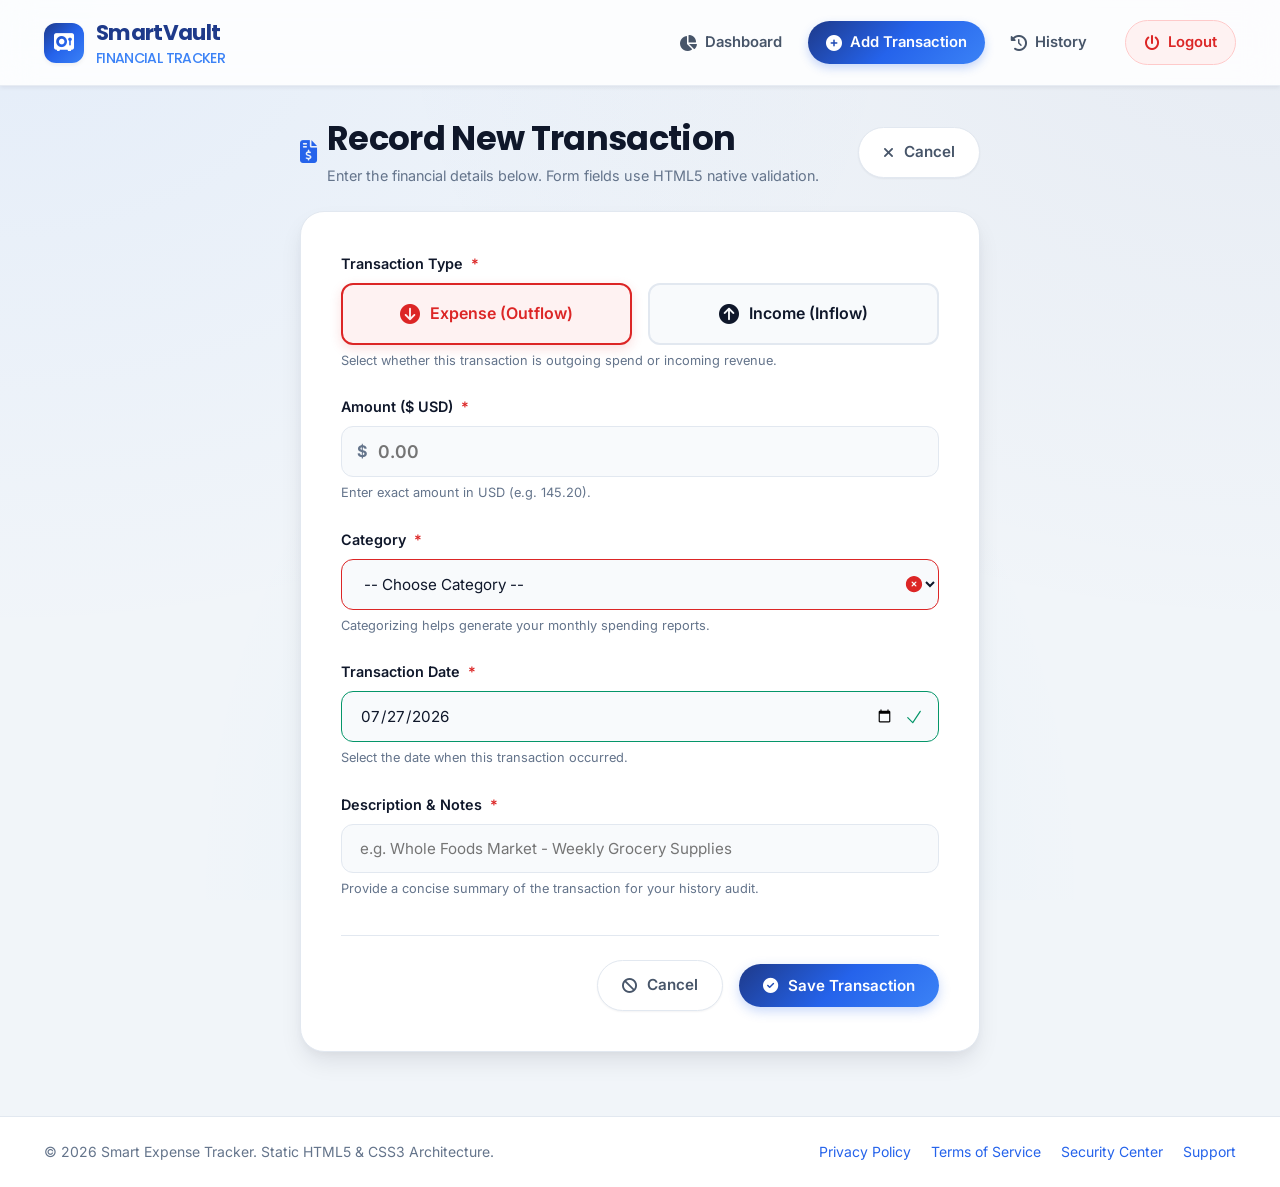
==== add.html @ 01ade7b0 "Enhance Vercel deployment: serve login directly from root index.html and mirror files" ====
<!DOCTYPE html>
<html lang="en">
<head>
  <meta charset="UTF-8">
  <meta name="viewport" content="width=device-width, initial-scale=1.0">
  <title>Add Transaction - Smart Expense Tracker</title>
  <!-- Font Awesome Icons via CDN -->
  <link rel="stylesheet" href="https://cdnjs.cloudflare.com/ajax/libs/font-awesome/6.4.0/css/all.min.css">
  <!-- Shared Stylesheet -->
  <link rel="stylesheet" href="style.css">
</head>
<body>

  <!-- Top Navigation Bar -->
  <header class="top-navbar">
    <nav class="navbar-content">
      <a href="dashboard.html" class="brand-logo">
        <div class="brand-icon-wrapper">
          <i class="fa-solid fa-vault"></i>
        </div>
        <span>SmartVault <small style="font-size: 0.65em; font-weight: 500; color: var(--primary-light); display: block; margin-top: -4px;">FINANCIAL TRACKER</small></span>
      </a>

      <ul class="nav-links">
        <li>
          <a href="dashboard.html" class="nav-link">
            <i class="fa-solid fa-chart-pie"></i> Dashboard
          </a>
        </li>
        <li>
          <a href="add.html" class="nav-link active">
            <i class="fa-solid fa-circle-plus"></i> Add Transaction
          </a>
        </li>
        <li>
          <a href="history.html" class="nav-link">
            <i class="fa-solid fa-clock-rotate-left"></i> History
          </a>
        </li>
        <li>
          <a href="login.html" class="nav-link logout-btn">
            <i class="fa-solid fa-power-off"></i> Logout
          </a>
        </li>
      </ul>
    </nav>
  </header>

  <!-- Main Content Area -->
  <div class="app-container">
    <main class="content-area">

      <!-- Section Header -->
      <section class="section-header" style="max-width: 680px; margin: 0 auto 24px auto;">
        <div class="section-title">
          <i class="fa-solid fa-file-invoice-dollar"></i>
          <div>
            <h2>Record New Transaction</h2>
            <p style="font-size: 0.9rem; color: var(--text-muted); font-weight: 400; margin-top: 4px;">
              Enter the financial details below. Form fields use HTML5 native validation.
            </p>
          </div>
        </div>
        <a href="dashboard.html" class="btn btn-secondary">
          <i class="fa-solid fa-xmark"></i> Cancel
        </a>
      </section>

      <!-- Add Transaction Form Card -->
      <section class="form-card">
        
        <form action="dashboard.html" method="get">
          
          <!-- Type Selection: Income vs Expense -->
          <div class="form-group">
            <label class="form-label">
              Transaction Type <span class="required">*</span>
            </label>
            <div class="type-selector">
              
              <div class="type-option">
                <input type="radio" id="type-expense" name="transaction_type" value="expense" checked required>
                <label for="type-expense" class="type-label">
                  <i class="fa-solid fa-circle-arrow-down"></i>
                  <span>Expense (Outflow)</span>
                </label>
              </div>

              <div class="type-option">
                <input type="radio" id="type-income" name="transaction_type" value="income" required>
                <label for="type-income" class="type-label">
                  <i class="fa-solid fa-circle-arrow-up"></i>
                  <span>Income (Inflow)</span>
                </label>
              </div>

            </div>
            <span class="form-helper-text">Select whether this transaction is outgoing spend or incoming revenue.</span>
          </div>

          <!-- Amount Input -->
          <div class="form-group">
            <label for="amount" class="form-label">
              Amount ($ USD) <span class="required">*</span>
            </label>
            <div style="position: relative;">
              <span style="position: absolute; left: 16px; top: 50%; transform: translateY(-50%); font-weight: 700; color: var(--text-muted);">$</span>
              <input 
                type="number" 
                id="amount" 
                name="amount" 
                class="form-control" 
                style="padding-left: 36px; font-weight: 600; font-size: 1.1rem;" 
                placeholder="0.00" 
                step="0.01" 
                min="0.01" 
                required
              >
            </div>
            <span class="form-helper-text">Enter exact amount in USD (e.g. 145.20).</span>
          </div>

          <!-- Category Dropdown -->
          <div class="form-group">
            <label for="category" class="form-label">
              Category <span class="required">*</span>
            </label>
            <select id="category" name="category" class="form-control" required style="cursor: pointer;">
              <option value="" disabled selected>-- Choose Category --</option>
              <optgroup label="Expense Categories">
                <option value="groceries">🛒 Groceries & Pantry</option>
                <option value="housing">🏠 Housing, Rent & Mortgage</option>
                <option value="utilities">⚡ Utilities & Electricity</option>
                <option value="dining">🍽️ Dining & Restaurants</option>
                <option value="software">💻 Cloud & Software Subscriptions</option>
                <option value="transportation">🚗 Transportation & Fuel</option>
                <option value="healthcare">🩺 Healthcare & Pharmacy</option>
                <option value="shopping">🛍️ Retail & Personal Shopping</option>
                <option value="entertainment">🎬 Entertainment & Leisure</option>
              </optgroup>
              <optgroup label="Income Categories">
                <option value="salary">💼 Salary & Compensation</option>
                <option value="freelance">💻 Freelance & Consulting</option>
                <option value="investments">📈 Dividends & Investments</option>
                <option value="refunds">🔄 Refunds & Reimbursements</option>
                <option value="other_income">🎁 Gifts & Other Inflow</option>
              </optgroup>
            </select>
            <span class="form-helper-text">Categorizing helps generate your monthly spending reports.</span>
          </div>

          <!-- Date Input -->
          <div class="form-group">
            <label for="date" class="form-label">
              Transaction Date <span class="required">*</span>
            </label>
            <input 
              type="date" 
              id="date" 
              name="date" 
              class="form-control" 
              value="2026-07-27" 
              required
            >
            <span class="form-helper-text">Select the date when this transaction occurred.</span>
          </div>

          <!-- Description Input -->
          <div class="form-group">
            <label for="description" class="form-label">
              Description & Notes <span class="required">*</span>
            </label>
            <input 
              type="text" 
              id="description" 
              name="description" 
              class="form-control" 
              placeholder="e.g. Whole Foods Market - Weekly Grocery Supplies" 
              required 
              minlength="3"
            >
            <span class="form-helper-text">Provide a concise summary of the transaction for your history audit.</span>
          </div>

          <!-- Form Actions -->
          <div class="form-actions">
            <a href="dashboard.html" class="btn btn-secondary">
              <i class="fa-solid fa-ban"></i> Cancel
            </a>
            <button type="submit" class="btn btn-primary">
              <i class="fa-solid fa-check-circle"></i> Save Transaction
            </button>
          </div>

        </form>

      </section>

    </main>
  </div>

  <!-- Footer -->
  <footer class="app-footer">
    <div class="app-container">
      <div class="footer-content">
        <p>&copy; 2026 Smart Expense Tracker. Static HTML5 & CSS3 Architecture.</p>
        <div class="footer-links">
          <a href="dashboard.html">Privacy Policy</a>
          <a href="dashboard.html">Terms of Service</a>
          <a href="dashboard.html">Security Center</a>
          <a href="dashboard.html">Support</a>
        </div>
      </div>
    </div>
  </footer>

</body>
</html>
---- style.css ----
/* ==========================================================================
   Smart Expense Tracker - Shared Stylesheet
   Modern, Professional Banking UI Design System
   ========================================================================== */

@import url('https://fonts.googleapis.com/css2?family=Inter:wght@300;400;500;600;700&family=Poppins:wght@500;600;700&display=swap');

/* --- 1. CSS Design Tokens & Variables --- */
:root {
  /* Color Palette - Premium Banking White & Blue */
  --primary-midnight: #0f172a;
  --primary-navy: #1e3a8a;
  --primary-blue: #2563eb;
  --primary-light: #3b82f6;
  --primary-soft: #eff6ff;
  --primary-hover: #1d4ed8;

  /* Accent & Gradients */
  --grad-primary: linear-gradient(135deg, #1e3a8a 0%, #2563eb 50%, #3b82f6 100%);
  --grad-balance: linear-gradient(135deg, #0f172a 0%, #1e3a8a 100%);
  --grad-income: linear-gradient(135deg, #065f46 0%, #10b981 100%);
  --grad-expense: linear-gradient(135deg, #991b1b 0%, #ef4444 100%);

  /* Status Colors */
  --income-color: #059669;
  --income-bg: #ecfdf5;
  --income-border: #a7f3d0;
  --expense-color: #dc2626;
  --expense-bg: #fef2f2;
  --expense-border: #fecaca;

  /* Neutrals & Backgrounds */
  --bg-app: #f1f5f9;
  --bg-card: #ffffff;
  --bg-subtle: #f8fafc;
  --text-main: #0f172a;
  --text-secondary: #475569;
  --text-muted: #64748b;
  --text-light: #94a3b8;
  --border-color: #e2e8f0;
  --border-focus: #3b82f6;

  /* Shadows & Elevation */
  --shadow-xs: 0 1px 2px rgba(15, 23, 42, 0.05);
  --shadow-sm: 0 2px 4px rgba(15, 23, 42, 0.06);
  --shadow-md: 0 6px 12px -2px rgba(15, 23, 42, 0.08), 0 3px 6px -3px rgba(15, 23, 42, 0.04);
  --shadow-lg: 0 12px 24px -4px rgba(15, 23, 42, 0.1), 0 4px 8px -2px rgba(15, 23, 42, 0.04);
  --shadow-xl: 0 20px 32px -6px rgba(15, 23, 42, 0.12), 0 8px 16px -4px rgba(15, 23, 42, 0.06);
  --shadow-glow: 0 0 20px rgba(37, 99, 235, 0.25);

  /* Layout & Geometry */
  --radius-sm: 8px;
  --radius-md: 12px;
  --radius-lg: 16px;
  --radius-xl: 24px;
  --radius-full: 9999px;
  --max-width: 1240px;

  /* Transitions */
  --transition-fast: 0.15s ease;
  --transition-smooth: 0.25s cubic-bezier(0.4, 0, 0.2, 1);
  --transition-bounce: 0.4s cubic-bezier(0.34, 1.56, 0.64, 1);
}

/* --- 2. Base Reset & Typography --- */
*, *::before, *::after {
  box-sizing: border-box;
  margin: 0;
  padding: 0;
}

html {
  scroll-behavior: smooth;
  font-size: 16px;
}

body {
  font-family: 'Inter', -apple-system, BlinkMacSystemFont, "Segoe UI", Roboto, sans-serif;
  background-color: var(--bg-app);
  color: var(--text-main);
  line-height: 1.6;
  min-height: 100vh;
  display: flex;
  flex-direction: column;
  -webkit-font-smoothing: antialiased;
  -moz-osx-font-smoothing: grayscale;
  background-image: 
    radial-gradient(at 0% 0%, rgba(59, 130, 246, 0.07) 0px, transparent 50%),
    radial-gradient(at 100% 0%, rgba(30, 58, 138, 0.05) 0px, transparent 50%),
    radial-gradient(at 50% 100%, rgba(14, 165, 233, 0.05) 0px, transparent 50%);
  background-attachment: fixed;
}

h1, h2, h3, h4, h5, h6 {
  font-family: 'Poppins', sans-serif;
  color: var(--primary-midnight);
  font-weight: 700;
  line-height: 1.25;
  letter-spacing: -0.02em;
}

a {
  color: var(--primary-blue);
  text-decoration: none;
  transition: color var(--transition-fast);
}

a:hover {
  color: var(--primary-hover);
}

ul {
  list-style: none;
}

/* --- 3. Layout Utilities & Containers --- */
.app-container {
  max-width: var(--max-width);
  width: 100%;
  margin: 0 auto;
  padding: 0 24px;
  flex: 1;
  display: flex;
  flex-direction: column;
}

main.content-area {
  padding: 32px 0 64px 0;
  flex: 1;
}

/* --- 4. Navigation Bar (Glassmorphism Banking Header) --- */
.top-navbar {
  background: rgba(255, 255, 255, 0.85);
  backdrop-filter: blur(16px);
  -webkit-backdrop-filter: blur(16px);
  border-bottom: 1px solid rgba(226, 232, 240, 0.8);
  position: sticky;
  top: 0;
  z-index: 100;
  box-shadow: var(--shadow-sm);
  transition: box-shadow var(--transition-smooth);
}

.navbar-content {
  max-width: var(--max-width);
  margin: 0 auto;
  padding: 16px 24px;
  display: flex;
  align-items: center;
  justify-content: space-between;
}

.brand-logo {
  display: flex;
  align-items: center;
  gap: 12px;
  font-family: 'Poppins', sans-serif;
  font-size: 1.35rem;
  font-weight: 700;
  color: var(--primary-navy);
  letter-spacing: -0.03em;
}

.brand-icon-wrapper {
  width: 40px;
  height: 40px;
  background: var(--grad-primary);
  border-radius: var(--radius-md);
  display: flex;
  align-items: center;
  justify-content: center;
  color: white;
  font-size: 1.1rem;
  box-shadow: var(--shadow-sm);
  transition: transform var(--transition-bounce);
}

.brand-logo:hover .brand-icon-wrapper {
  transform: rotate(-8deg) scale(1.08);
}

.nav-links {
  display: flex;
  align-items: center;
  gap: 8px;
}

.nav-link {
  display: flex;
  align-items: center;
  gap: 8px;
  padding: 10px 18px;
  border-radius: var(--radius-full);
  font-weight: 600;
  font-size: 0.925rem;
  color: var(--text-secondary);
  transition: all var(--transition-smooth);
  position: relative;
}

.nav-link i {
  font-size: 1rem;
  transition: transform var(--transition-fast);
}

.nav-link:hover {
  color: var(--primary-blue);
  background-color: var(--primary-soft);
  transform: translateY(-1px);
}

.nav-link:hover i {
  transform: scale(1.15);
}

.nav-link.active {
  color: #ffffff;
  background: var(--grad-primary);
  box-shadow: 0 4px 10px rgba(37, 99, 235, 0.25);
}

.nav-link.logout-btn {
  margin-left: 12px;
  color: var(--expense-color);
  background-color: var(--expense-bg);
  border: 1px solid var(--expense-border);
}

.nav-link.logout-btn:hover {
  background-color: #fef2f2;
  color: #b91c1c;
  box-shadow: 0 4px 10px rgba(220, 38, 38, 0.15);
}

/* --- 5. Dashboard Hero & Welcome Section --- */
.welcome-header {
  margin-bottom: 32px;
  display: flex;
  align-items: center;
  justify-content: space-between;
  flex-wrap: wrap;
  gap: 16px;
}

.welcome-text h1 {
  font-size: 2rem;
  margin-bottom: 6px;
  display: flex;
  align-items: center;
  gap: 10px;
}

.welcome-text p {
  color: var(--text-muted);
  font-size: 1.05rem;
  font-weight: 400;
}

.date-badge {
  background-color: var(--bg-card);
  padding: 8px 16px;
  border-radius: var(--radius-full);
  border: 1px solid var(--border-color);
  font-size: 0.875rem;
  font-weight: 500;
  color: var(--text-secondary);
  display: flex;
  align-items: center;
  gap: 8px;
  box-shadow: var(--shadow-xs);
}

.date-badge i {
  color: var(--primary-blue);
}

/* --- 6. Summary Cards Section --- */
.summary-grid {
  display: grid;
  grid-template-columns: repeat(auto-fit, minmax(320px, 1fr));
  gap: 24px;
  margin-bottom: 40px;
}

.summary-card {
  background: var(--bg-card);
  border-radius: var(--radius-xl);
  padding: 28px;
  box-shadow: var(--shadow-md);
  border: 1px solid rgba(226, 232, 240, 0.8);
  position: relative;
  overflow: hidden;
  transition: all var(--transition-smooth);
  display: flex;
  flex-direction: column;
  justify-content: space-between;
}

.summary-card::before {
  content: '';
  position: absolute;
  top: 0;
  left: 0;
  width: 100%;
  height: 5px;
  background: var(--grad-primary);
  transition: height var(--transition-smooth);
}

.summary-card:hover {
  transform: translateY(-6px);
  box-shadow: var(--shadow-xl);
  border-color: rgba(59, 130, 246, 0.3);
}

.summary-card:hover::before {
  height: 8px;
}

/* Card Specific Themes */
.summary-card.balance-card {
  background: var(--grad-balance);
  color: white;
  border: none;
}

.summary-card.balance-card::before {
  display: none;
}

.summary-card.balance-card .card-label {
  color: #94a3b8;
}

.summary-card.balance-card .card-value {
  color: #ffffff;
}

.summary-card.income-card::before {
  background: var(--grad-income);
}

.summary-card.expense-card::before {
  background: var(--grad-expense);
}

.card-top {
  display: flex;
  align-items: center;
  justify-content: space-between;
  margin-bottom: 20px;
}

.card-label {
  font-size: 0.925rem;
  font-weight: 600;
  color: var(--text-muted);
  text-transform: uppercase;
  letter-spacing: 0.05em;
}

.card-icon {
  width: 48px;
  height: 48px;
  border-radius: var(--radius-lg);
  display: flex;
  align-items: center;
  justify-content: center;
  font-size: 1.35rem;
  transition: transform var(--transition-bounce);
}

.summary-card:hover .card-icon {
  transform: scale(1.15) rotate(5deg);
}

.balance-card .card-icon {
  background: rgba(255, 255, 255, 0.15);
  color: #60a5fa;
  backdrop-filter: blur(8px);
}

.income-card .card-icon {
  background: var(--income-bg);
  color: var(--income-color);
}

.expense-card .card-icon {
  background: var(--expense-bg);
  color: var(--expense-color);
}

.card-value {
  font-family: 'Poppins', sans-serif;
  font-size: 2.35rem;
  font-weight: 700;
  color: var(--text-main);
  letter-spacing: -0.03em;
  margin-bottom: 12px;
}

.card-footer-trend {
  display: flex;
  align-items: center;
  gap: 8px;
  font-size: 0.85rem;
  font-weight: 500;
}

.trend-badge {
  display: inline-flex;
  align-items: center;
  gap: 4px;
  padding: 4px 10px;
  border-radius: var(--radius-full);
  font-weight: 600;
  font-size: 0.775rem;
}

.trend-up {
  background-color: var(--income-bg);
  color: var(--income-color);
}

.trend-down {
  background-color: var(--expense-bg);
  color: var(--expense-color);
}

.balance-card .trend-badge {
  background: rgba(255, 255, 255, 0.2);
  color: #ffffff;
}

/* --- 7. Content Sections & Cards --- */
.section-header {
  display: flex;
  align-items: center;
  justify-content: space-between;
  margin-bottom: 24px;
  flex-wrap: wrap;
  gap: 16px;
}

.section-title {
  font-size: 1.4rem;
  color: var(--primary-midnight);
  display: flex;
  align-items: center;
  gap: 10px;
}

.section-title i {
  color: var(--primary-blue);
}

/* --- 8. Buttons & Interactive Elements --- */
.btn {
  display: inline-flex;
  align-items: center;
  justify-content: center;
  gap: 10px;
  padding: 12px 24px;
  font-family: 'Inter', sans-serif;
  font-size: 0.95rem;
  font-weight: 600;
  border-radius: var(--radius-full);
  border: none;
  cursor: pointer;
  transition: all var(--transition-smooth);
  text-decoration: none;
  white-space: nowrap;
}

.btn-primary {
  background: var(--grad-primary);
  color: #ffffff;
  box-shadow: 0 4px 12px rgba(37, 99, 235, 0.25);
}

.btn-primary:hover {
  color: #ffffff;
  transform: translateY(-2px);
  box-shadow: 0 8px 20px rgba(37, 99, 235, 0.35);
}

.btn-primary:active {
  transform: translateY(0);
}

.btn-secondary {
  background-color: var(--bg-card);
  color: var(--text-secondary);
  border: 1px solid var(--border-color);
  box-shadow: var(--shadow-xs);
}

.btn-secondary:hover {
  background-color: var(--primary-soft);
  color: var(--primary-blue);
  border-color: var(--primary-light);
  transform: translateY(-2px);
  box-shadow: var(--shadow-sm);
}

.btn-danger {
  background: var(--grad-expense);
  color: white;
}

.btn-danger:hover {
  color: white;
  transform: translateY(-2px);
  box-shadow: 0 8px 16px rgba(220, 38, 38, 0.25);
}

.btn-block {
  width: 100%;
}

.btn-lg {
  padding: 14px 28px;
  font-size: 1.05rem;
}

/* --- 9. Tables & Financial Data Display --- */
.table-container {
  background: var(--bg-card);
  border-radius: var(--radius-xl);
  box-shadow: var(--shadow-md);
  border: 1px solid var(--border-color);
  overflow: hidden;
  transition: box-shadow var(--transition-smooth);
}

.table-container:hover {
  box-shadow: var(--shadow-lg);
}

.data-table {
  width: 100%;
  border-collapse: collapse;
  text-align: left;
}

.data-table th {
  background-color: var(--bg-subtle);
  color: var(--text-muted);
  font-weight: 600;
  font-size: 0.85rem;
  text-transform: uppercase;
  letter-spacing: 0.05em;
  padding: 16px 24px;
  border-bottom: 1px solid var(--border-color);
}

.data-table td {
  padding: 18px 24px;
  border-bottom: 1px solid var(--border-color);
  font-size: 0.95rem;
  color: var(--text-main);
  transition: background-color var(--transition-fast);
}

.data-table tbody tr:last-child td {
  border-bottom: none;
}

.data-table tbody tr {
  transition: all var(--transition-fast);
}

.data-table tbody tr:hover {
  background-color: var(--primary-soft);
  transform: scale(1.002);
}

/* Table Specific Cell Styles */
.cell-date {
  color: var(--text-secondary);
  font-weight: 500;
  white-space: nowrap;
}

.cell-category {
  display: flex;
  align-items: center;
  gap: 12px;
  font-weight: 600;
  color: var(--text-main);
}

.category-icon {
  width: 38px;
  height: 38px;
  border-radius: var(--radius-md);
  display: flex;
  align-items: center;
  justify-content: center;
  font-size: 1rem;
  background-color: var(--bg-app);
  color: var(--primary-blue);
  box-shadow: var(--shadow-xs);
  transition: transform var(--transition-bounce);
}

.data-table tbody tr:hover .category-icon {
  transform: scale(1.15) rotate(6deg);
  background-color: #ffffff;
  color: var(--primary-navy);
}

.cell-desc {
  color: var(--text-secondary);
}

/* Badges for Type */
.type-badge {
  display: inline-flex;
  align-items: center;
  gap: 6px;
  padding: 6px 12px;
  border-radius: var(--radius-full);
  font-size: 0.775rem;
  font-weight: 700;
  text-transform: uppercase;
  letter-spacing: 0.04em;
}

.badge-income {
  background-color: var(--income-bg);
  color: var(--income-color);
  border: 1px solid var(--income-border);
}

.badge-expense {
  background-color: var(--expense-bg);
  color: var(--expense-color);
  border: 1px solid var(--expense-border);
}

/* Amount Column Styling */
.cell-amount {
  font-family: 'Poppins', sans-serif;
  font-weight: 700;
  font-size: 1.05rem;
  text-align: right;
  white-space: nowrap;
}

.amount-income {
  color: var(--income-color);
}

.amount-expense {
  color: var(--expense-color);
}

/* --- 10. Forms & Validation Styling (CSS-Only) --- */
.form-card {
  background: var(--bg-card);
  border-radius: var(--radius-xl);
  box-shadow: var(--shadow-lg);
  border: 1px solid var(--border-color);
  padding: 40px;
  max-width: 680px;
  margin: 0 auto;
  position: relative;
  overflow: hidden;
}

.form-card::top-border, .form-card::before {
  content: '';
  position: absolute;
  top: 0;
  left: 0;
  width: 100%;
  height: 6px;
  background: var(--grad-primary);
}

.form-group {
  margin-bottom: 24px;
}

.form-label {
  display: block;
  font-size: 0.9rem;
  font-weight: 600;
  color: var(--text-main);
  margin-bottom: 8px;
}

.form-label span.required {
  color: var(--expense-color);
  margin-left: 4px;
}

.form-control {
  width: 100%;
  padding: 14px 18px;
  font-family: 'Inter', sans-serif;
  font-size: 0.95rem;
  color: var(--text-main);
  background-color: var(--bg-subtle);
  border: 1.5px solid var(--border-color);
  border-radius: var(--radius-md);
  transition: all var(--transition-fast);
  outline: none;
}

.form-control:hover {
  border-color: #cbd5e1;
  background-color: #ffffff;
}

.form-control:focus {
  border-color: var(--border-focus);
  background-color: #ffffff;
  box-shadow: 0 0 0 4px rgba(59, 130, 246, 0.15);
}

/* HTML5 Form Validation CSS Styling */
.form-control:not(:placeholder-shown):valid {
  border-color: var(--income-color);
  background-image: url("data:image/svg+xml,%3Csvg xmlns='http://www.w3.org/2000/svg' viewBox='0 0 24 24' fill='%23059669'%3E%3Cpath fill-rule='evenodd' d='M19.916 4.626a.75.75 0 01.208 1.04l-9 13.5a.75.75 0 01-1.154.114l-6-6a.75.75 0 011.06-1.06l5.353 5.353 8.493-12.739a.75.75 0 011.04-.208z' clip-rule='evenodd'/%3E%3C/svg%3E");
  background-repeat: no-repeat;
  background-position: right 14px center;
  background-size: 20px;
  padding-right: 44px;
}

.form-control:not(:placeholder-shown):invalid {
  border-color: var(--expense-color);
  background-image: url("data:image/svg+xml,%3Csvg xmlns='http://www.w3.org/2000/svg' viewBox='0 0 24 24' fill='%23dc2626'%3E%3Cpath fill-rule='evenodd' d='M12 2.25c-5.385 0-9.75 4.365-9.75 9.75s4.365 9.75 9.75 9.75 9.75-4.365 9.75-9.75S17.385 2.25 12 2.25zm-1.72 6.97a.75.75 0 10-1.06 1.06L10.94 12l-1.72 1.72a.75.75 0 101.06 1.06L12 13.06l1.72 1.72a.75.75 0 101.06-1.06L13.06 12l1.72-1.72a.75.75 0 10-1.06-1.06L12 10.94l-1.72-1.72z' clip-rule='evenodd'/%3E%3C/svg%3E");
  background-repeat: no-repeat;
  background-position: right 14px center;
  background-size: 20px;
  padding-right: 44px;
}

.form-control:focus:invalid {
  box-shadow: 0 0 0 4px rgba(220, 38, 38, 0.15);
}

.form-helper-text {
  font-size: 0.8rem;
  color: var(--text-muted);
  margin-top: 6px;
  display: block;
}

/* Custom Radio / Type Selection Cards */
.type-selector {
  display: grid;
  grid-template-columns: 1fr 1fr;
  gap: 16px;
}

.type-option input[type="radio"] {
  display: none;
}

.type-label {
  display: flex;
  align-items: center;
  justify-content: center;
  gap: 10px;
  padding: 16px;
  border-radius: var(--radius-md);
  border: 2px solid var(--border-color);
  background-color: var(--bg-subtle);
  font-weight: 600;
  cursor: pointer;
  transition: all var(--transition-smooth);
}

.type-label i {
  font-size: 1.25rem;
}

.type-label:hover {
  border-color: #cbd5e1;
  transform: translateY(-2px);
}

/* Income Selected State */
.type-option input[type="radio"]#type-income:checked + .type-label {
  background-color: var(--income-bg);
  border-color: var(--income-color);
  color: var(--income-color);
  box-shadow: 0 4px 12px rgba(5, 150, 105, 0.15);
}

/* Expense Selected State */
.type-option input[type="radio"]#type-expense:checked + .type-label {
  background-color: var(--expense-bg);
  border-color: var(--expense-color);
  color: var(--expense-color);
  box-shadow: 0 4px 12px rgba(220, 38, 38, 0.15);
}

.form-actions {
  display: flex;
  align-items: center;
  justify-content: flex-end;
  gap: 16px;
  margin-top: 36px;
  padding-top: 24px;
  border-top: 1px solid var(--border-color);
}

/* --- 11. Login Page Styling --- */
.login-page {
  min-height: 100vh;
  display: flex;
  align-items: center;
  justify-content: center;
  padding: 24px;
  background: radial-gradient(circle at 10% 20%, rgba(37, 99, 235, 0.15) 0%, transparent 40%),
              radial-gradient(circle at 90% 80%, rgba(30, 58, 138, 0.2) 0%, transparent 40%),
              var(--bg-app);
}

.login-card {
  width: 100%;
  max-width: 440px;
  background: var(--bg-card);
  border-radius: var(--radius-xl);
  box-shadow: var(--shadow-xl);
  border: 1px solid rgba(255, 255, 255, 0.8);
  padding: 48px 40px;
  text-align: center;
  position: relative;
  overflow: hidden;
  animation: fadeIn 0.6s ease-out;
}

@keyframes fadeIn {
  from { opacity: 0; transform: translateY(16px); }
  to { opacity: 1; transform: translateY(0); }
}

.login-card::before {
  content: '';
  position: absolute;
  top: 0;
  left: 0;
  width: 100%;
  height: 6px;
  background: var(--grad-primary);
}

.login-header {
  margin-bottom: 32px;
}

.login-logo {
  width: 64px;
  height: 64px;
  background: var(--grad-primary);
  border-radius: var(--radius-lg);
  display: inline-flex;
  align-items: center;
  justify-content: center;
  color: white;
  font-size: 1.8rem;
  margin-bottom: 16px;
  box-shadow: 0 8px 20px rgba(37, 99, 235, 0.3);
  transition: transform var(--transition-bounce);
}

.login-card:hover .login-logo {
  transform: rotate(-10deg) scale(1.1);
}

.login-header h1 {
  font-size: 1.75rem;
  margin-bottom: 8px;
}

.login-header p {
  color: var(--text-muted);
  font-size: 0.95rem;
}

.login-form {
  text-align: left;
}

.login-footer {
  margin-top: 32px;
  padding-top: 24px;
  border-top: 1px solid var(--border-color);
  font-size: 0.9rem;
  color: var(--text-muted);
}

.login-footer a {
  font-weight: 600;
  color: var(--primary-blue);
}

/* --- 12. Footer Section --- */
.app-footer {
  background-color: var(--bg-card);
  border-top: 1px solid var(--border-color);
  padding: 24px 0;
  margin-top: auto;
  text-align: center;
  font-size: 0.875rem;
  color: var(--text-muted);
}

.footer-content {
  display: flex;
  align-items: center;
  justify-content: space-between;
  flex-wrap: wrap;
  gap: 16px;
}

.footer-links {
  display: flex;
  gap: 20px;
}

/* --- 13. Responsive Breakpoints --- */
@media (max-width: 768px) {
  .navbar-content {
    flex-direction: column;
    gap: 16px;
    padding: 16px;
  }

  .nav-links {
    width: 100%;
    justify-content: center;
    flex-wrap: wrap;
  }

  .nav-link {
    padding: 8px 14px;
    font-size: 0.85rem;
  }

  .nav-link.logout-btn {
    margin-left: 0;
  }

  .summary-grid {
    grid-template-columns: 1fr;
  }

  .section-header {
    flex-direction: column;
    align-items: flex-start;
  }

  .table-container {
    overflow-x: auto;
  }

  .data-table th, .data-table td {
    padding: 14px 16px;
  }

  .form-card {
    padding: 24px 20px;
  }

  .type-selector {
    grid-template-columns: 1fr;
  }

  .form-actions {
    flex-direction: column-reverse;
  }

  .form-actions .btn {
    width: 100%;
  }
}
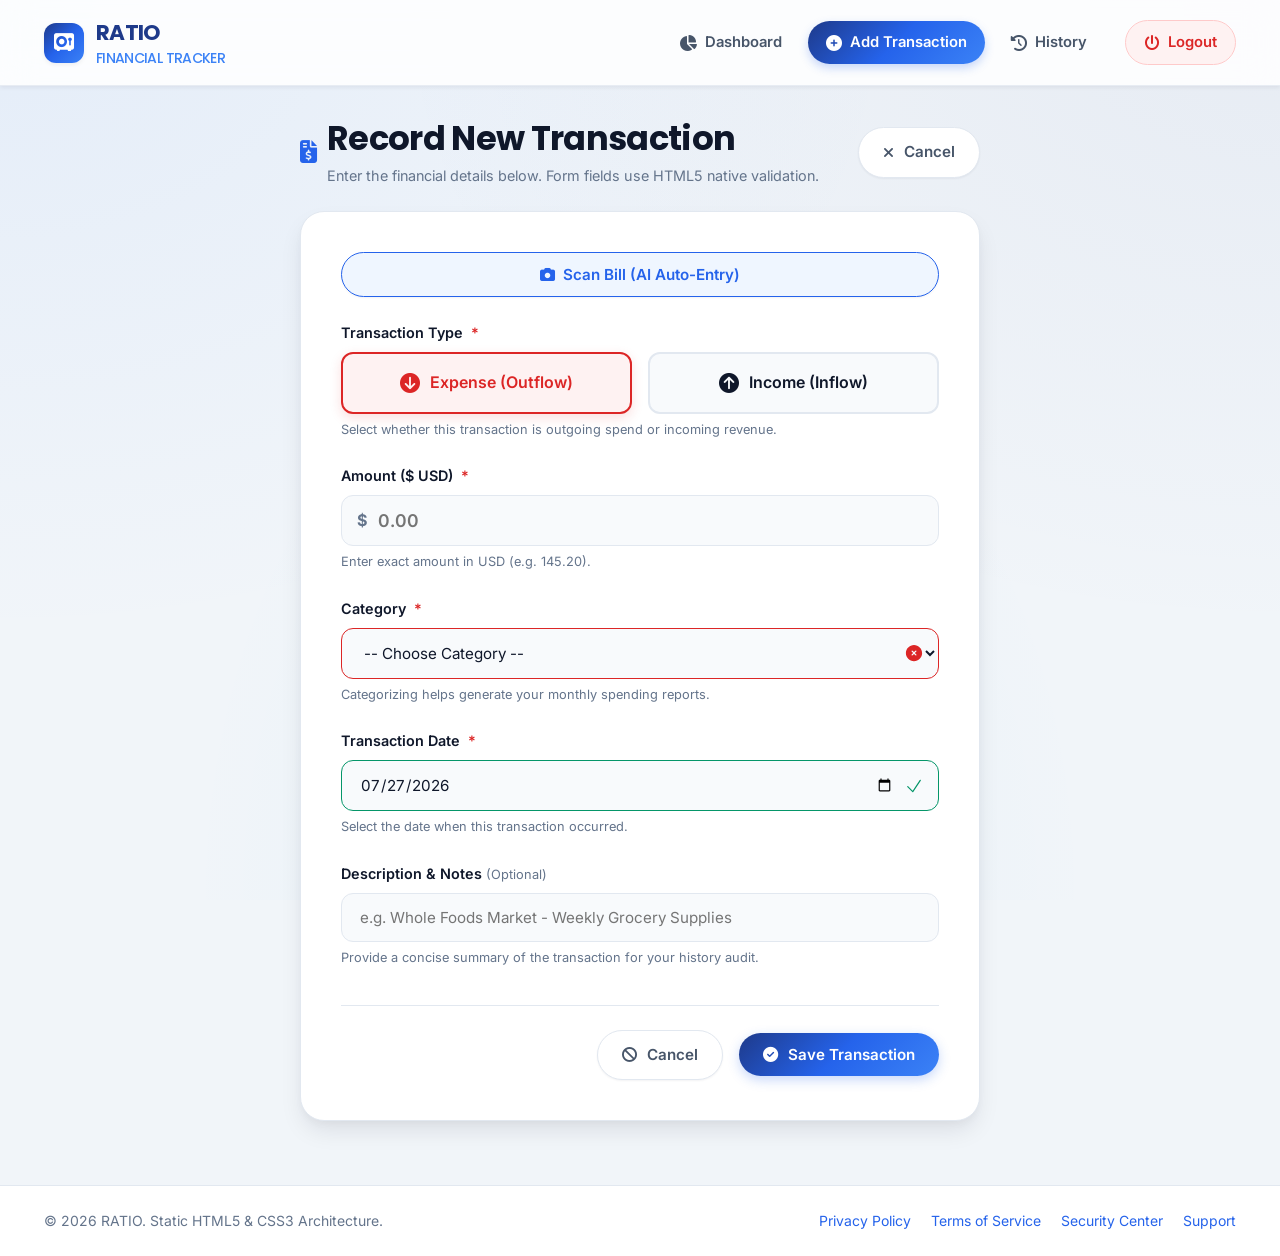
==== commit 4a168007: "Make description optional and simplify AI camera button" ====
--- a/add.html
+++ b/add.html
@@ -1,42 +1,63 @@
+<!-- The document type declaration tells the browser this is an HTML5 document. -->
 <!DOCTYPE html>
+<!-- The html tag is the root element of the HTML page. lang="en" specifies English as the language. -->
 <html lang="en">
+<!-- The head section contains meta-information about the HTML page, like title and links to CSS. -->
 <head>
+  <!-- Specifies the character encoding for the document (UTF-8 handles almost all characters/symbols). -->
   <meta charset="UTF-8">
+  <!-- Makes the web page responsive, adapting its layout to the width of the device screen (like mobile phones). -->
   <meta name="viewport" content="width=device-width, initial-scale=1.0">
-  <title>Add Transaction - Smart Expense Tracker</title>
+  <!-- The title of the page, which appears in the browser tab. -->
+  <title>Add Transaction - RATIO</title>
+  
   <!-- Font Awesome Icons via CDN -->
+  <!-- This link tag imports external CSS from Font Awesome, giving us access to hundreds of free icons. -->
   <link rel="stylesheet" href="https://cdnjs.cloudflare.com/ajax/libs/font-awesome/6.4.0/css/all.min.css">
+  
   <!-- Shared Stylesheet -->
+  <!-- This links to our own custom CSS file (style.css) which defines how our page looks (colors, layout, etc.). -->
   <link rel="stylesheet" href="style.css">
 </head>
+<!-- The body contains all the visible content of the webpage. -->
 <body>
 
   <!-- Top Navigation Bar -->
+  <!-- The header tag semantically defines a header for the document. class="top-navbar" is for styling. -->
   <header class="top-navbar">
+    <!-- The nav tag defines a set of navigation links. -->
     <nav class="navbar-content">
+      <!-- The logo and brand name that acts as a home button, linking back to the dashboard. -->
       <a href="dashboard.html" class="brand-logo">
         <div class="brand-icon-wrapper">
+          <!-- An icon of a vault from Font Awesome. -->
           <i class="fa-solid fa-vault"></i>
         </div>
-        <span>SmartVault <small style="font-size: 0.65em; font-weight: 500; color: var(--primary-light); display: block; margin-top: -4px;">FINANCIAL TRACKER</small></span>
+        <!-- The brand name text. It includes a smaller nested element for the subtitle. -->
+        <span>RATIO <small style="font-size: 0.65em; font-weight: 500; color: var(--primary-light); display: block; margin-top: -4px;">FINANCIAL TRACKER</small></span>
       </a>
 
+      <!-- An unordered list (ul) used to group the navigation links. -->
       <ul class="nav-links">
+        <!-- List item for the Dashboard link -->
         <li>
           <a href="dashboard.html" class="nav-link">
             <i class="fa-solid fa-chart-pie"></i> Dashboard
           </a>
         </li>
+        <!-- List item for the Add Transaction link. It has the 'active' class to show we are currently on this page. -->
         <li>
           <a href="add.html" class="nav-link active">
             <i class="fa-solid fa-circle-plus"></i> Add Transaction
           </a>
         </li>
+        <!-- List item for the History link -->
         <li>
           <a href="history.html" class="nav-link">
             <i class="fa-solid fa-clock-rotate-left"></i> History
           </a>
         </li>
+        <!-- List item for the Logout link -->
         <li>
           <a href="login.html" class="nav-link logout-btn">
             <i class="fa-solid fa-power-off"></i> Logout
@@ -47,46 +68,68 @@
   </header>
 
   <!-- Main Content Area -->
+  <!-- A wrapper div to center or constrain the width of the main content on the screen. -->
   <div class="app-container">
+    <!-- The main tag specifies the main content of the document. -->
     <main class="content-area">
 
       <!-- Section Header -->
+      <!-- A section tag for grouping the header content of this page. -->
       <section class="section-header" style="max-width: 680px; margin: 0 auto 24px auto;">
         <div class="section-title">
+          <!-- Icon representing an invoice/dollar. -->
           <i class="fa-solid fa-file-invoice-dollar"></i>
           <div>
+            <!-- Page heading -->
             <h2>Record New Transaction</h2>
+            <!-- A small description paragraph under the heading. -->
             <p style="font-size: 0.9rem; color: var(--text-muted); font-weight: 400; margin-top: 4px;">
               Enter the financial details below. Form fields use HTML5 native validation.
             </p>
           </div>
         </div>
+        <!-- A button-styled link to cancel and go back to the dashboard. -->
         <a href="dashboard.html" class="btn btn-secondary">
           <i class="fa-solid fa-xmark"></i> Cancel
         </a>
       </section>
 
       <!-- Add Transaction Form Card -->
+      <!-- This section acts as a visual card containing the form elements. -->
       <section class="form-card">
         
+        <!-- The form element collects user input. On submission, it sends data to dashboard.html via the GET method. -->
         <form action="dashboard.html" method="get">
           
+          <!-- AI Camera Scan Button (UI only) -->
+          <button type="button" class="btn btn-secondary" style="width: 100%; margin-bottom: 24px; display: flex; justify-content: center; align-items: center; gap: 8px; font-weight: 600; border-color: var(--primary-blue); color: var(--primary-blue); background-color: var(--primary-soft);" onclick="alert('AI Auto-Entry Scanner is a mock button for now!')">
+            <i class="fa-solid fa-camera"></i> Scan Bill (AI Auto-Entry)
+          </button>
+          
           <!-- Type Selection: Income vs Expense -->
-          <div class="form-group">
+          <!-- A group for the radio buttons to select transaction type. -->
+          <div class="form-group">
+            <!-- Label for the type selector -->
             <label class="form-label">
               Transaction Type <span class="required">*</span>
             </label>
+            <!-- Container for the custom styled radio buttons -->
             <div class="type-selector">
               
+              <!-- Option for Expense -->
               <div class="type-option">
+                <!-- Radio input for Expense. Checked by default. 'required' means form can't be submitted without selection. -->
                 <input type="radio" id="type-expense" name="transaction_type" value="expense" checked required>
+                <!-- Label for the expense radio button, used for styling the clickable area. -->
                 <label for="type-expense" class="type-label">
                   <i class="fa-solid fa-circle-arrow-down"></i>
                   <span>Expense (Outflow)</span>
                 </label>
               </div>
 
+              <!-- Option for Income -->
               <div class="type-option">
+                <!-- Radio input for Income. Shares the same 'name' as Expense, so only one can be selected. -->
                 <input type="radio" id="type-income" name="transaction_type" value="income" required>
                 <label for="type-income" class="type-label">
                   <i class="fa-solid fa-circle-arrow-up"></i>
@@ -95,16 +138,21 @@
               </div>
 
             </div>
+            <!-- Helper text explaining this field to the user -->
             <span class="form-helper-text">Select whether this transaction is outgoing spend or incoming revenue.</span>
           </div>
 
           <!-- Amount Input -->
           <div class="form-group">
+            <!-- Label for the amount input field -->
             <label for="amount" class="form-label">
               Amount ($ USD) <span class="required">*</span>
             </label>
+            <!-- Wrapper to position the dollar sign inside the input field -->
             <div style="position: relative;">
+              <!-- The dollar sign placed absolutely over the input field. -->
               <span style="position: absolute; left: 16px; top: 50%; transform: translateY(-50%); font-weight: 700; color: var(--text-muted);">$</span>
+              <!-- Number input field for the amount. 'step="0.01"' allows decimals (cents). 'min="0.01"' prevents zero or negative amounts. -->
               <input 
                 type="number" 
                 id="amount" 
@@ -125,8 +173,12 @@
             <label for="category" class="form-label">
               Category <span class="required">*</span>
             </label>
+            <!-- Select element creates a dropdown list. 'required' means an option must be chosen. -->
             <select id="category" name="category" class="form-control" required style="cursor: pointer;">
+              <!-- Default placeholder option. 'disabled selected' means it shows first but cannot be chosen as a valid value. -->
               <option value="" disabled selected>-- Choose Category --</option>
+              
+              <!-- Option group for Expenses. Groups related options visually. -->
               <optgroup label="Expense Categories">
                 <option value="groceries">🛒 Groceries & Pantry</option>
                 <option value="housing">🏠 Housing, Rent & Mortgage</option>
@@ -138,6 +190,8 @@
                 <option value="shopping">🛍️ Retail & Personal Shopping</option>
                 <option value="entertainment">🎬 Entertainment & Leisure</option>
               </optgroup>
+              
+              <!-- Option group for Income -->
               <optgroup label="Income Categories">
                 <option value="salary">💼 Salary & Compensation</option>
                 <option value="freelance">💻 Freelance & Consulting</option>
@@ -154,6 +208,7 @@
             <label for="date" class="form-label">
               Transaction Date <span class="required">*</span>
             </label>
+            <!-- Date input field. Shows a date picker calendar in supported browsers. -->
             <input 
               type="date" 
               id="date" 
@@ -168,25 +223,27 @@
           <!-- Description Input -->
           <div class="form-group">
             <label for="description" class="form-label">
-              Description & Notes <span class="required">*</span>
-            </label>
+              Description & Notes <span style="font-size: 0.8rem; font-weight: normal; color: var(--text-muted);">(Optional)</span>
+            </label>
+            <!-- Text input field for short descriptions. -->
             <input 
               type="text" 
               id="description" 
               name="description" 
               class="form-control" 
-              placeholder="e.g. Whole Foods Market - Weekly Grocery Supplies" 
-              required 
-              minlength="3"
+              placeholder="e.g. Whole Foods Market - Weekly Grocery Supplies"
             >
             <span class="form-helper-text">Provide a concise summary of the transaction for your history audit.</span>
           </div>
 
           <!-- Form Actions -->
+          <!-- Container for the cancel and submit buttons at the bottom of the form. -->
           <div class="form-actions">
+            <!-- Cancel button (acts as a link to dashboard) -->
             <a href="dashboard.html" class="btn btn-secondary">
               <i class="fa-solid fa-ban"></i> Cancel
             </a>
+            <!-- Submit button. Clicking this triggers HTML form submission and validation. -->
             <button type="submit" class="btn btn-primary">
               <i class="fa-solid fa-check-circle"></i> Save Transaction
             </button>
@@ -200,10 +257,14 @@
   </div>
 
   <!-- Footer -->
+  <!-- The footer section of the page, usually contains copyright and links. -->
   <footer class="app-footer">
+    <!-- Container to align footer content with the main app layout -->
     <div class="app-container">
       <div class="footer-content">
-        <p>&copy; 2026 Smart Expense Tracker. Static HTML5 & CSS3 Architecture.</p>
+        <!-- Copyright text -->
+        <p>&copy; 2026 RATIO. Static HTML5 & CSS3 Architecture.</p>
+        <!-- Footer navigation links -->
         <div class="footer-links">
           <a href="dashboard.html">Privacy Policy</a>
           <a href="dashboard.html">Terms of Service</a>
--- a/style.css
+++ b/style.css
@@ -1,13 +1,22 @@
 /* ==========================================================================
-   Smart Expense Tracker - Shared Stylesheet
+   RATIO - Shared Stylesheet
    Modern, Professional Banking UI Design System
    ========================================================================== */
 
+/* 
+   @import is used to bring in external fonts from Google Fonts.
+   We are importing 'Inter' for body text and 'Poppins' for headings to give a modern look.
+*/
 @import url('https://fonts.googleapis.com/css2?family=Inter:wght@300;400;500;600;700&family=Poppins:wght@500;600;700&display=swap');
 
 /* --- 1. CSS Design Tokens & Variables --- */
+/* 
+   :root represents the highest level in the document (the html tag).
+   Variables defined here start with -- and can be reused throughout the CSS.
+   This makes it easy to change a color globally just by changing it in one place.
+*/
 :root {
-  /* Color Palette - Premium Banking White & Blue */
+  /* Core Color Palette - Whites, Blues, and Dark Blues for a banking feel */
   --primary-midnight: #0f172a;
   --primary-navy: #1e3a8a;
   --primary-blue: #2563eb;
@@ -15,13 +24,13 @@
   --primary-soft: #eff6ff;
   --primary-hover: #1d4ed8;
 
-  /* Accent & Gradients */
+  /* Gradient Backgrounds - Mixing multiple colors for buttons, cards, or accents */
   --grad-primary: linear-gradient(135deg, #1e3a8a 0%, #2563eb 50%, #3b82f6 100%);
   --grad-balance: linear-gradient(135deg, #0f172a 0%, #1e3a8a 100%);
   --grad-income: linear-gradient(135deg, #065f46 0%, #10b981 100%);
   --grad-expense: linear-gradient(135deg, #991b1b 0%, #ef4444 100%);
 
-  /* Status Colors */
+  /* Status Colors used for Income (Green) and Expense (Red) */
   --income-color: #059669;
   --income-bg: #ecfdf5;
   --income-border: #a7f3d0;
@@ -29,18 +38,18 @@
   --expense-bg: #fef2f2;
   --expense-border: #fecaca;
 
-  /* Neutrals & Backgrounds */
-  --bg-app: #f1f5f9;
-  --bg-card: #ffffff;
+  /* Neutral tones for backgrounds, text, and borders */
+  --bg-app: #f1f5f9; /* Light grey background for the whole page */
+  --bg-card: #ffffff; /* White background for cards */
   --bg-subtle: #f8fafc;
-  --text-main: #0f172a;
+  --text-main: #0f172a; /* Darkest text */
   --text-secondary: #475569;
   --text-muted: #64748b;
-  --text-light: #94a3b8;
+  --text-light: #94a3b8; /* Lightest text */
   --border-color: #e2e8f0;
   --border-focus: #3b82f6;
 
-  /* Shadows & Elevation */
+  /* Shadows for adding depth/elevation to elements (cards, buttons, nav) */
   --shadow-xs: 0 1px 2px rgba(15, 23, 42, 0.05);
   --shadow-sm: 0 2px 4px rgba(15, 23, 42, 0.06);
   --shadow-md: 0 6px 12px -2px rgba(15, 23, 42, 0.08), 0 3px 6px -3px rgba(15, 23, 42, 0.04);
@@ -48,109 +57,129 @@
   --shadow-xl: 0 20px 32px -6px rgba(15, 23, 42, 0.12), 0 8px 16px -4px rgba(15, 23, 42, 0.06);
   --shadow-glow: 0 0 20px rgba(37, 99, 235, 0.25);
 
-  /* Layout & Geometry */
+  /* Border Radii for rounded corners */
   --radius-sm: 8px;
   --radius-md: 12px;
   --radius-lg: 16px;
   --radius-xl: 24px;
-  --radius-full: 9999px;
+  --radius-full: 9999px; /* Pill-shaped corners */
+  
+  /* Max width of the main container to keep things from stretching too wide on big screens */
   --max-width: 1240px;
 
-  /* Transitions */
+  /* Transition speeds for hover effects and animations */
   --transition-fast: 0.15s ease;
   --transition-smooth: 0.25s cubic-bezier(0.4, 0, 0.2, 1);
   --transition-bounce: 0.4s cubic-bezier(0.34, 1.56, 0.64, 1);
 }
 
 /* --- 2. Base Reset & Typography --- */
+/* 
+   The universal selector (*) applies to all elements. 
+   box-sizing: border-box ensures padding and borders are included in the element's total width/height.
+   Removing margin and padding ensures consistent styling across all browsers.
+*/
 *, *::before, *::after {
   box-sizing: border-box;
   margin: 0;
   padding: 0;
 }
 
+/* HTML base rules */
 html {
-  scroll-behavior: smooth;
-  font-size: 16px;
-}
-
+  scroll-behavior: smooth; /* Makes clicking anchor links scroll smoothly instead of jumping instantly */
+  font-size: 16px; /* Base font size that 1rem will equal to */
+}
+
+/* Body rules act as the default for the entire page */
 body {
   font-family: 'Inter', -apple-system, BlinkMacSystemFont, "Segoe UI", Roboto, sans-serif;
   background-color: var(--bg-app);
   color: var(--text-main);
   line-height: 1.6;
-  min-height: 100vh;
-  display: flex;
-  flex-direction: column;
-  -webkit-font-smoothing: antialiased;
+  min-height: 100vh; /* Ensures the body always fills the screen vertically */
+  display: flex;
+  flex-direction: column; /* Stacks header, main, and footer vertically */
+  -webkit-font-smoothing: antialiased; /* Makes text look sharper on Mac */
   -moz-osx-font-smoothing: grayscale;
+  
+  /* A very subtle animated background using radial gradients */
   background-image: 
     radial-gradient(at 0% 0%, rgba(59, 130, 246, 0.07) 0px, transparent 50%),
     radial-gradient(at 100% 0%, rgba(30, 58, 138, 0.05) 0px, transparent 50%),
     radial-gradient(at 50% 100%, rgba(14, 165, 233, 0.05) 0px, transparent 50%);
-  background-attachment: fixed;
-}
-
+  background-attachment: fixed; /* Keeps background still while scrolling */
+}
+
+/* Styling all Headings (h1 through h6) */
 h1, h2, h3, h4, h5, h6 {
   font-family: 'Poppins', sans-serif;
   color: var(--primary-midnight);
   font-weight: 700;
   line-height: 1.25;
-  letter-spacing: -0.02em;
-}
-
+  letter-spacing: -0.02em; /* Slightly pulls characters closer together for a sleek look */
+}
+
+/* Links (anchor tags) */
 a {
   color: var(--primary-blue);
-  text-decoration: none;
-  transition: color var(--transition-fast);
-}
-
+  text-decoration: none; /* Removes the default underline */
+  transition: color var(--transition-fast); /* Animates color change when hovered */
+}
+
+/* What happens when you hover your mouse over a link */
 a:hover {
   color: var(--primary-hover);
 }
 
+/* Removes bullet points from unordered lists */
 ul {
   list-style: none;
 }
 
 /* --- 3. Layout Utilities & Containers --- */
+/* The main wrapper that centers content and gives it a max width */
 .app-container {
   max-width: var(--max-width);
   width: 100%;
-  margin: 0 auto;
-  padding: 0 24px;
-  flex: 1;
+  margin: 0 auto; /* Auto margin on left and right centers the div */
+  padding: 0 24px; /* Adds space on the sides on smaller screens */
+  flex: 1; /* Tells this container to take up all available vertical space in the flexbody */
   display: flex;
   flex-direction: column;
 }
 
+/* The actual white space area below the header where content goes */
 main.content-area {
   padding: 32px 0 64px 0;
-  flex: 1;
+  flex: 1; /* Also expands to push footer to the bottom */
 }
 
 /* --- 4. Navigation Bar (Glassmorphism Banking Header) --- */
+/* The top bar that stays fixed at the top of the screen */
 .top-navbar {
-  background: rgba(255, 255, 255, 0.85);
-  backdrop-filter: blur(16px);
+  background: rgba(255, 255, 255, 0.85); /* Semi-transparent white */
+  backdrop-filter: blur(16px); /* Applies the blur effect behind the navbar (glassmorphism) */
   -webkit-backdrop-filter: blur(16px);
   border-bottom: 1px solid rgba(226, 232, 240, 0.8);
-  position: sticky;
+  position: sticky; /* Makes it stick to the top as you scroll down */
   top: 0;
-  z-index: 100;
+  z-index: 100; /* Ensures it sits on top of other content */
   box-shadow: var(--shadow-sm);
   transition: box-shadow var(--transition-smooth);
 }
 
+/* Inner content of the navbar, constraining width */
 .navbar-content {
   max-width: var(--max-width);
   margin: 0 auto;
   padding: 16px 24px;
   display: flex;
   align-items: center;
-  justify-content: space-between;
-}
-
+  justify-content: space-between; /* Puts logo on far left, links on far right */
+}
+
+/* The logo section (icon + text) */
 .brand-logo {
   display: flex;
   align-items: center;
@@ -162,6 +191,7 @@
   letter-spacing: -0.03em;
 }
 
+/* The colored box containing the vault icon */
 .brand-icon-wrapper {
   width: 40px;
   height: 40px;
@@ -176,22 +206,25 @@
   transition: transform var(--transition-bounce);
 }
 
+/* When hovering over the whole logo, just the icon box rotates and scales up slightly */
 .brand-logo:hover .brand-icon-wrapper {
   transform: rotate(-8deg) scale(1.08);
 }
 
+/* The list of links in the navbar */
 .nav-links {
   display: flex;
   align-items: center;
-  gap: 8px;
-}
-
+  gap: 8px; /* Space between each link */
+}
+
+/* Individual links in the nav */
 .nav-link {
   display: flex;
   align-items: center;
   gap: 8px;
   padding: 10px 18px;
-  border-radius: var(--radius-full);
+  border-radius: var(--radius-full); /* Pill shape */
   font-weight: 600;
   font-size: 0.925rem;
   color: var(--text-secondary);
@@ -199,27 +232,32 @@
   position: relative;
 }
 
+/* The icon inside the nav link */
 .nav-link i {
   font-size: 1rem;
   transition: transform var(--transition-fast);
 }
 
+/* Hover state for nav links */
 .nav-link:hover {
   color: var(--primary-blue);
   background-color: var(--primary-soft);
-  transform: translateY(-1px);
-}
-
+  transform: translateY(-1px); /* Moves up slightly */
+}
+
+/* Enlarges the icon inside the link when the link is hovered */
 .nav-link:hover i {
   transform: scale(1.15);
 }
 
+/* The 'active' class is applied to the page we are currently on to highlight it */
 .nav-link.active {
   color: #ffffff;
   background: var(--grad-primary);
   box-shadow: 0 4px 10px rgba(37, 99, 235, 0.25);
 }
 
+/* Specific styling for the logout button to make it look distinct (red) */
 .nav-link.logout-btn {
   margin-left: 12px;
   color: var(--expense-color);
@@ -227,6 +265,7 @@
   border: 1px solid var(--expense-border);
 }
 
+/* Hover state for logout button */
 .nav-link.logout-btn:hover {
   background-color: #fef2f2;
   color: #b91c1c;
@@ -234,15 +273,17 @@
 }
 
 /* --- 5. Dashboard Hero & Welcome Section --- */
+/* The header area of the dashboard displaying the greeting and date */
 .welcome-header {
   margin-bottom: 32px;
   display: flex;
   align-items: center;
   justify-content: space-between;
-  flex-wrap: wrap;
+  flex-wrap: wrap; /* Allows the date badge to wrap to the next line on small screens */
   gap: 16px;
 }
 
+/* Welcome headline */
 .welcome-text h1 {
   font-size: 2rem;
   margin-bottom: 6px;
@@ -251,12 +292,14 @@
   gap: 10px;
 }
 
+/* Welcome subtext */
 .welcome-text p {
   color: var(--text-muted);
   font-size: 1.05rem;
   font-weight: 400;
 }
 
+/* The pill-shaped badge showing the current date */
 .date-badge {
   background-color: var(--bg-card);
   padding: 8px 16px;
@@ -276,13 +319,17 @@
 }
 
 /* --- 6. Summary Cards Section --- */
+/* The grid container that holds the 3 summary cards */
 .summary-grid {
   display: grid;
+  /* Auto-fit creates columns based on available width. minmax(320px, 1fr) means 
+     each column must be at least 320px wide, and stretches (1fr) if more space is available */
   grid-template-columns: repeat(auto-fit, minmax(320px, 1fr));
   gap: 24px;
   margin-bottom: 40px;
 }
 
+/* Base styles for the individual summary cards */
 .summary-card {
   background: var(--bg-card);
   border-radius: var(--radius-xl);
@@ -290,15 +337,17 @@
   box-shadow: var(--shadow-md);
   border: 1px solid rgba(226, 232, 240, 0.8);
   position: relative;
-  overflow: hidden;
+  overflow: hidden; /* Ensures child elements (like the top color bar) don't bleed out of rounded corners */
   transition: all var(--transition-smooth);
   display: flex;
   flex-direction: column;
   justify-content: space-between;
 }
 
+/* The decorative colored bar at the very top edge of each card.
+   Created using the ::before pseudo-element. */
 .summary-card::before {
-  content: '';
+  content: ''; /* Required for pseudo-elements to render */
   position: absolute;
   top: 0;
   left: 0;
@@ -308,27 +357,31 @@
   transition: height var(--transition-smooth);
 }
 
+/* Hover effect on the entire card */
 .summary-card:hover {
-  transform: translateY(-6px);
+  transform: translateY(-6px); /* Lifts the card up slightly */
   box-shadow: var(--shadow-xl);
   border-color: rgba(59, 130, 246, 0.3);
 }
 
+/* Expands the top color bar when hovering the card */
 .summary-card:hover::before {
   height: 8px;
 }
 
-/* Card Specific Themes */
+/* Specific theme for the Total Balance card (dark gradient background) */
 .summary-card.balance-card {
   background: var(--grad-balance);
   color: white;
   border: none;
 }
 
+/* Hide the top color bar for the balance card since its whole background is colored */
 .summary-card.balance-card::before {
   display: none;
 }
 
+/* Override text colors for the dark balance card to ensure readability */
 .summary-card.balance-card .card-label {
   color: #94a3b8;
 }
@@ -337,6 +390,7 @@
   color: #ffffff;
 }
 
+/* Apply specific gradients to the top bar for Income (green) and Expense (red) cards */
 .summary-card.income-card::before {
   background: var(--grad-income);
 }
@@ -345,6 +399,7 @@
   background: var(--grad-expense);
 }
 
+/* Top container inside the card holding the label and the icon */
 .card-top {
   display: flex;
   align-items: center;
@@ -352,6 +407,7 @@
   margin-bottom: 20px;
 }
 
+/* The small uppercase text "TOTAL NET BALANCE", etc. */
 .card-label {
   font-size: 0.925rem;
   font-weight: 600;
@@ -360,6 +416,7 @@
   letter-spacing: 0.05em;
 }
 
+/* The icon box in the top right of the card */
 .card-icon {
   width: 48px;
   height: 48px;
@@ -371,12 +428,14 @@
   transition: transform var(--transition-bounce);
 }
 
+/* Animate the icon when hovering the parent card */
 .summary-card:hover .card-icon {
   transform: scale(1.15) rotate(5deg);
 }
 
+/* Specific colors for the icons inside each type of card */
 .balance-card .card-icon {
-  background: rgba(255, 255, 255, 0.15);
+  background: rgba(255, 255, 255, 0.15); /* Semi-transparent white */
   color: #60a5fa;
   backdrop-filter: blur(8px);
 }
@@ -391,6 +450,7 @@
   color: var(--expense-color);
 }
 
+/* The large numerical amount in the center of the card */
 .card-value {
   font-family: 'Poppins', sans-serif;
   font-size: 2.35rem;
@@ -400,6 +460,7 @@
   margin-bottom: 12px;
 }
 
+/* The footer section of the card showing percentage trends */
 .card-footer-trend {
   display: flex;
   align-items: center;
@@ -408,6 +469,7 @@
   font-weight: 500;
 }
 
+/* The small pill indicating the up/down percentage */
 .trend-badge {
   display: inline-flex;
   align-items: center;
@@ -418,22 +480,26 @@
   font-size: 0.775rem;
 }
 
+/* Green styling for positive trends */
 .trend-up {
   background-color: var(--income-bg);
   color: var(--income-color);
 }
 
+/* Red styling for negative trends */
 .trend-down {
   background-color: var(--expense-bg);
   color: var(--expense-color);
 }
 
+/* Distinct trend badge styling for the dark balance card */
 .balance-card .trend-badge {
   background: rgba(255, 255, 255, 0.2);
   color: #ffffff;
 }
 
-/* --- 7. Content Sections & Cards --- */
+/* --- 7. Content Sections & Headers --- */
+/* The wrapper above things like the Transactions table */
 .section-header {
   display: flex;
   align-items: center;
@@ -443,6 +509,7 @@
   gap: 16px;
 }
 
+/* The "Recent Transactions" title styling */
 .section-title {
   font-size: 1.4rem;
   color: var(--primary-midnight);
@@ -456,6 +523,7 @@
 }
 
 /* --- 8. Buttons & Interactive Elements --- */
+/* Base styles shared by all buttons */
 .btn {
   display: inline-flex;
   align-items: center;
@@ -465,14 +533,15 @@
   font-family: 'Inter', sans-serif;
   font-size: 0.95rem;
   font-weight: 600;
-  border-radius: var(--radius-full);
+  border-radius: var(--radius-full); /* Pill shape */
   border: none;
   cursor: pointer;
   transition: all var(--transition-smooth);
   text-decoration: none;
-  white-space: nowrap;
-}
-
+  white-space: nowrap; /* Prevents button text from breaking into two lines */
+}
+
+/* Blue primary button */
 .btn-primary {
   background: var(--grad-primary);
   color: #ffffff;
@@ -481,14 +550,16 @@
 
 .btn-primary:hover {
   color: #ffffff;
-  transform: translateY(-2px);
-  box-shadow: 0 8px 20px rgba(37, 99, 235, 0.35);
-}
-
+  transform: translateY(-2px); /* Moves button up */
+  box-shadow: 0 8px 20px rgba(37, 99, 235, 0.35); /* Shadow gets larger to simulate elevation */
+}
+
+/* The active state occurs exactly when you click the mouse down on the button */
 .btn-primary:active {
-  transform: translateY(0);
-}
-
+  transform: translateY(0); /* Pushes button back down */
+}
+
+/* Secondary button (white background with gray outline) */
 .btn-secondary {
   background-color: var(--bg-card);
   color: var(--text-secondary);
@@ -504,6 +575,7 @@
   box-shadow: var(--shadow-sm);
 }
 
+/* Danger button (Red background) */
 .btn-danger {
   background: var(--grad-expense);
   color: white;
@@ -515,22 +587,25 @@
   box-shadow: 0 8px 16px rgba(220, 38, 38, 0.25);
 }
 
+/* Utility class to make a button take up the full width of its parent container */
 .btn-block {
   width: 100%;
 }
 
+/* Utility class for a slightly larger button */
 .btn-lg {
   padding: 14px 28px;
   font-size: 1.05rem;
 }
 
 /* --- 9. Tables & Financial Data Display --- */
+/* A container that wraps the table to give it rounded corners, background, and shadows */
 .table-container {
   background: var(--bg-card);
   border-radius: var(--radius-xl);
   box-shadow: var(--shadow-md);
   border: 1px solid var(--border-color);
-  overflow: hidden;
+  overflow: hidden; /* Prevents the square table from poking out of the rounded container */
   transition: box-shadow var(--transition-smooth);
 }
 
@@ -538,12 +613,14 @@
   box-shadow: var(--shadow-lg);
 }
 
+/* The actual table element */
 .data-table {
   width: 100%;
-  border-collapse: collapse;
+  border-collapse: collapse; /* Removes gap between cell borders */
   text-align: left;
 }
 
+/* Table Headers (Date, Category, Amount) */
 .data-table th {
   background-color: var(--bg-subtle);
   color: var(--text-muted);
@@ -555,34 +632,38 @@
   border-bottom: 1px solid var(--border-color);
 }
 
+/* Standard Table Data Cells */
 .data-table td {
   padding: 18px 24px;
-  border-bottom: 1px solid var(--border-color);
+  border-bottom: 1px solid var(--border-color); /* Line separating rows */
   font-size: 0.95rem;
   color: var(--text-main);
   transition: background-color var(--transition-fast);
 }
 
+/* Removes the border on the very last row so it doesn't clash with the container border */
 .data-table tbody tr:last-child td {
   border-bottom: none;
 }
 
+/* Adds a hover effect to rows in the table body */
 .data-table tbody tr {
   transition: all var(--transition-fast);
 }
 
 .data-table tbody tr:hover {
   background-color: var(--primary-soft);
-  transform: scale(1.002);
-}
-
-/* Table Specific Cell Styles */
+  transform: scale(1.002); /* Slight "pop" effect */
+}
+
+/* Specific styling for the 'Date' column */
 .cell-date {
   color: var(--text-secondary);
   font-weight: 500;
-  white-space: nowrap;
-}
-
+  white-space: nowrap; /* Prevents the date from wrapping to two lines */
+}
+
+/* Container inside the 'Category' cell that groups the icon and text */
 .cell-category {
   display: flex;
   align-items: center;
@@ -591,6 +672,7 @@
   color: var(--text-main);
 }
 
+/* The square icon box inside the category cell */
 .category-icon {
   width: 38px;
   height: 38px;
@@ -605,17 +687,19 @@
   transition: transform var(--transition-bounce);
 }
 
+/* Animates the icon box specifically when its row is hovered */
 .data-table tbody tr:hover .category-icon {
   transform: scale(1.15) rotate(6deg);
   background-color: #ffffff;
   color: var(--primary-navy);
 }
 
+/* Description text styling */
 .cell-desc {
   color: var(--text-secondary);
 }
 
-/* Badges for Type */
+/* Pill-shaped badges indicating if a row is Income or Expense */
 .type-badge {
   display: inline-flex;
   align-items: center;
@@ -640,7 +724,7 @@
   border: 1px solid var(--expense-border);
 }
 
-/* Amount Column Styling */
+/* The numerical amount column */
 .cell-amount {
   font-family: 'Poppins', sans-serif;
   font-weight: 700;
@@ -649,15 +733,18 @@
   white-space: nowrap;
 }
 
+/* Applies green text to income values */
 .amount-income {
   color: var(--income-color);
 }
 
+/* Applies red text to expense values */
 .amount-expense {
   color: var(--expense-color);
 }
 
-/* --- 10. Forms & Validation Styling (CSS-Only) --- */
+/* --- 10. Forms & Validation Styling --- */
+/* The main container holding forms (like the Add Transaction form) */
 .form-card {
   background: var(--bg-card);
   border-radius: var(--radius-xl);
@@ -670,6 +757,7 @@
   overflow: hidden;
 }
 
+/* Adds a gradient bar at the top of the form card */
 .form-card::top-border, .form-card::before {
   content: '';
   position: absolute;
@@ -680,10 +768,12 @@
   background: var(--grad-primary);
 }
 
+/* Wrapper around an input and its label */
 .form-group {
   margin-bottom: 24px;
 }
 
+/* The text describing the input field */
 .form-label {
   display: block;
   font-size: 0.9rem;
@@ -692,11 +782,13 @@
   margin-bottom: 8px;
 }
 
+/* The red asterisk indicating a required field */
 .form-label span.required {
   color: var(--expense-color);
   margin-left: 4px;
 }
 
+/* Base styles for input fields (text, number, date, etc.) */
 .form-control {
   width: 100%;
   padding: 14px 18px;
@@ -707,30 +799,39 @@
   border: 1.5px solid var(--border-color);
   border-radius: var(--radius-md);
   transition: all var(--transition-fast);
-  outline: none;
-}
-
+  outline: none; /* Removes the default blue browser outline */
+}
+
+/* Darkens border when hovered */
 .form-control:hover {
   border-color: #cbd5e1;
   background-color: #ffffff;
 }
 
+/* Applies custom border and soft glow when the user clicks inside the input (focus) */
 .form-control:focus {
   border-color: var(--border-focus);
   background-color: #ffffff;
   box-shadow: 0 0 0 4px rgba(59, 130, 246, 0.15);
 }
 
-/* HTML5 Form Validation CSS Styling */
+/* 
+   HTML5 Form Validation CSS Styling 
+   The pseudo-class :not(:placeholder-shown) ensures validation styles only apply AFTER 
+   the user has typed something (not when the field is empty and just showing a placeholder).
+*/
+
+/* If the input is valid (e.g., correct email format), give it a green border and checkmark icon */
 .form-control:not(:placeholder-shown):valid {
   border-color: var(--income-color);
   background-image: url("data:image/svg+xml,%3Csvg xmlns='http://www.w3.org/2000/svg' viewBox='0 0 24 24' fill='%23059669'%3E%3Cpath fill-rule='evenodd' d='M19.916 4.626a.75.75 0 01.208 1.04l-9 13.5a.75.75 0 01-1.154.114l-6-6a.75.75 0 011.06-1.06l5.353 5.353 8.493-12.739a.75.75 0 011.04-.208z' clip-rule='evenodd'/%3E%3C/svg%3E");
   background-repeat: no-repeat;
   background-position: right 14px center;
   background-size: 20px;
-  padding-right: 44px;
-}
-
+  padding-right: 44px; /* Leaves space so text doesn't overlap the icon */
+}
+
+/* If the input is invalid, give it a red border and an X icon */
 .form-control:not(:placeholder-shown):invalid {
   border-color: var(--expense-color);
   background-image: url("data:image/svg+xml,%3Csvg xmlns='http://www.w3.org/2000/svg' viewBox='0 0 24 24' fill='%23dc2626'%3E%3Cpath fill-rule='evenodd' d='M12 2.25c-5.385 0-9.75 4.365-9.75 9.75s4.365 9.75 9.75 9.75 9.75-4.365 9.75-9.75S17.385 2.25 12 2.25zm-1.72 6.97a.75.75 0 10-1.06 1.06L10.94 12l-1.72 1.72a.75.75 0 101.06 1.06L12 13.06l1.72 1.72a.75.75 0 101.06-1.06L13.06 12l1.72-1.72a.75.75 0 10-1.06-1.06L12 10.94l-1.72-1.72z' clip-rule='evenodd'/%3E%3C/svg%3E");
@@ -740,10 +841,12 @@
   padding-right: 44px;
 }
 
+/* Adds a red glow when a user focuses on an invalid field */
 .form-control:focus:invalid {
   box-shadow: 0 0 0 4px rgba(220, 38, 38, 0.15);
 }
 
+/* Tiny text below input fields offering instructions */
 .form-helper-text {
   font-size: 0.8rem;
   color: var(--text-muted);
@@ -751,17 +854,19 @@
   display: block;
 }
 
-/* Custom Radio / Type Selection Cards */
+/* Custom Radio Buttons representing the Income vs Expense selector boxes */
 .type-selector {
   display: grid;
-  grid-template-columns: 1fr 1fr;
+  grid-template-columns: 1fr 1fr; /* Two equal columns */
   gap: 16px;
 }
 
+/* We hide the actual circle radio button completely */
 .type-option input[type="radio"] {
   display: none;
 }
 
+/* Instead, we style the <label> to look like a clickable button */
 .type-label {
   display: flex;
   align-items: center;
@@ -772,7 +877,7 @@
   border: 2px solid var(--border-color);
   background-color: var(--bg-subtle);
   font-weight: 600;
-  cursor: pointer;
+  cursor: pointer; /* Changes mouse to a pointer hand to indicate it's clickable */
   transition: all var(--transition-smooth);
 }
 
@@ -785,7 +890,10 @@
   transform: translateY(-2px);
 }
 
-/* Income Selected State */
+/* 
+   When the hidden radio button is 'checked', apply these styles to the adjacent sibling label (+) 
+   This makes the label turn green when selected.
+*/
 .type-option input[type="radio"]#type-income:checked + .type-label {
   background-color: var(--income-bg);
   border-color: var(--income-color);
@@ -793,7 +901,7 @@
   box-shadow: 0 4px 12px rgba(5, 150, 105, 0.15);
 }
 
-/* Expense Selected State */
+/* Makes the label turn red when the expense radio button is selected */
 .type-option input[type="radio"]#type-expense:checked + .type-label {
   background-color: var(--expense-bg);
   border-color: var(--expense-color);
@@ -801,28 +909,32 @@
   box-shadow: 0 4px 12px rgba(220, 38, 38, 0.15);
 }
 
+/* Container for the Save/Cancel buttons at the bottom of a form */
 .form-actions {
   display: flex;
   align-items: center;
-  justify-content: flex-end;
+  justify-content: flex-end; /* Pushes buttons to the right */
   gap: 16px;
   margin-top: 36px;
   padding-top: 24px;
-  border-top: 1px solid var(--border-color);
+  border-top: 1px solid var(--border-color); /* Separating line above buttons */
 }
 
 /* --- 11. Login Page Styling --- */
+/* The full screen container for the login page */
 .login-page {
   min-height: 100vh;
   display: flex;
   align-items: center;
-  justify-content: center;
+  justify-content: center; /* Centers the login card exactly in the middle of the screen */
   padding: 24px;
+  /* Complex radial background specifically for the login screen */
   background: radial-gradient(circle at 10% 20%, rgba(37, 99, 235, 0.15) 0%, transparent 40%),
               radial-gradient(circle at 90% 80%, rgba(30, 58, 138, 0.2) 0%, transparent 40%),
               var(--bg-app);
 }
 
+/* The central white card holding the login form */
 .login-card {
   width: 100%;
   max-width: 440px;
@@ -834,14 +946,16 @@
   text-align: center;
   position: relative;
   overflow: hidden;
-  animation: fadeIn 0.6s ease-out;
-}
-
+  animation: fadeIn 0.6s ease-out; /* Uses the keyframe animation defined below */
+}
+
+/* Defines a custom animation that fades in and slides up */
 @keyframes fadeIn {
   from { opacity: 0; transform: translateY(16px); }
   to { opacity: 1; transform: translateY(0); }
 }
 
+/* Decorative blue gradient bar at the top of the login card */
 .login-card::before {
   content: '';
   position: absolute;
@@ -856,6 +970,7 @@
   margin-bottom: 32px;
 }
 
+/* The square icon box above the "Welcome Back" text */
 .login-logo {
   width: 64px;
   height: 64px;
@@ -885,10 +1000,12 @@
   font-size: 0.95rem;
 }
 
+/* Ensures the text inside the form inputs aligns left, even though the card is center aligned */
 .login-form {
   text-align: left;
 }
 
+/* The bottom section of the login card containing links */
 .login-footer {
   margin-top: 32px;
   padding-top: 24px;
@@ -903,11 +1020,12 @@
 }
 
 /* --- 12. Footer Section --- */
+/* The footer that appears at the bottom of the Dashboard pages */
 .app-footer {
   background-color: var(--bg-card);
   border-top: 1px solid var(--border-color);
   padding: 24px 0;
-  margin-top: auto;
+  margin-top: auto; /* Pushes the footer to the bottom of the flexbody */
   text-align: center;
   font-size: 0.875rem;
   color: var(--text-muted);
@@ -927,57 +1045,72 @@
 }
 
 /* --- 13. Responsive Breakpoints --- */
+/* Media Queries allow us to change the CSS layout on smaller screens (like mobile phones) */
 @media (max-width: 768px) {
+  /* Below 768px width: */
+  
+  /* Stack the logo and nav links vertically instead of side-by-side */
   .navbar-content {
     flex-direction: column;
     gap: 16px;
     padding: 16px;
   }
 
+  /* Center the nav links */
   .nav-links {
     width: 100%;
     justify-content: center;
     flex-wrap: wrap;
   }
 
+  /* Make nav links slightly smaller to fit screen */
   .nav-link {
     padding: 8px 14px;
     font-size: 0.85rem;
   }
 
+  /* Remove margin on logout button since it's now stacked or wrapped */
   .nav-link.logout-btn {
     margin-left: 0;
   }
 
+  /* Force the summary cards grid to be exactly 1 column wide (stacked vertically) */
   .summary-grid {
     grid-template-columns: 1fr;
   }
 
+  /* Stack section headers vertically */
   .section-header {
     flex-direction: column;
     align-items: flex-start;
   }
 
+  /* Allow the table to scroll horizontally if the screen is too narrow to show all columns */
   .table-container {
     overflow-x: auto;
   }
 
+  /* Reduce padding in table cells to save space */
   .data-table th, .data-table td {
     padding: 14px 16px;
   }
 
+  /* Reduce padding in the form card */
   .form-card {
     padding: 24px 20px;
   }
 
+  /* Stack the Income/Expense radio buttons vertically */
   .type-selector {
     grid-template-columns: 1fr;
   }
 
+  /* Stack the form buttons vertically and reverse the order (so save is on top) */
   .form-actions {
     flex-direction: column-reverse;
   }
 
+  /* Make form buttons full width on mobile */
   .form-actions .btn {
     width: 100%;
   }
